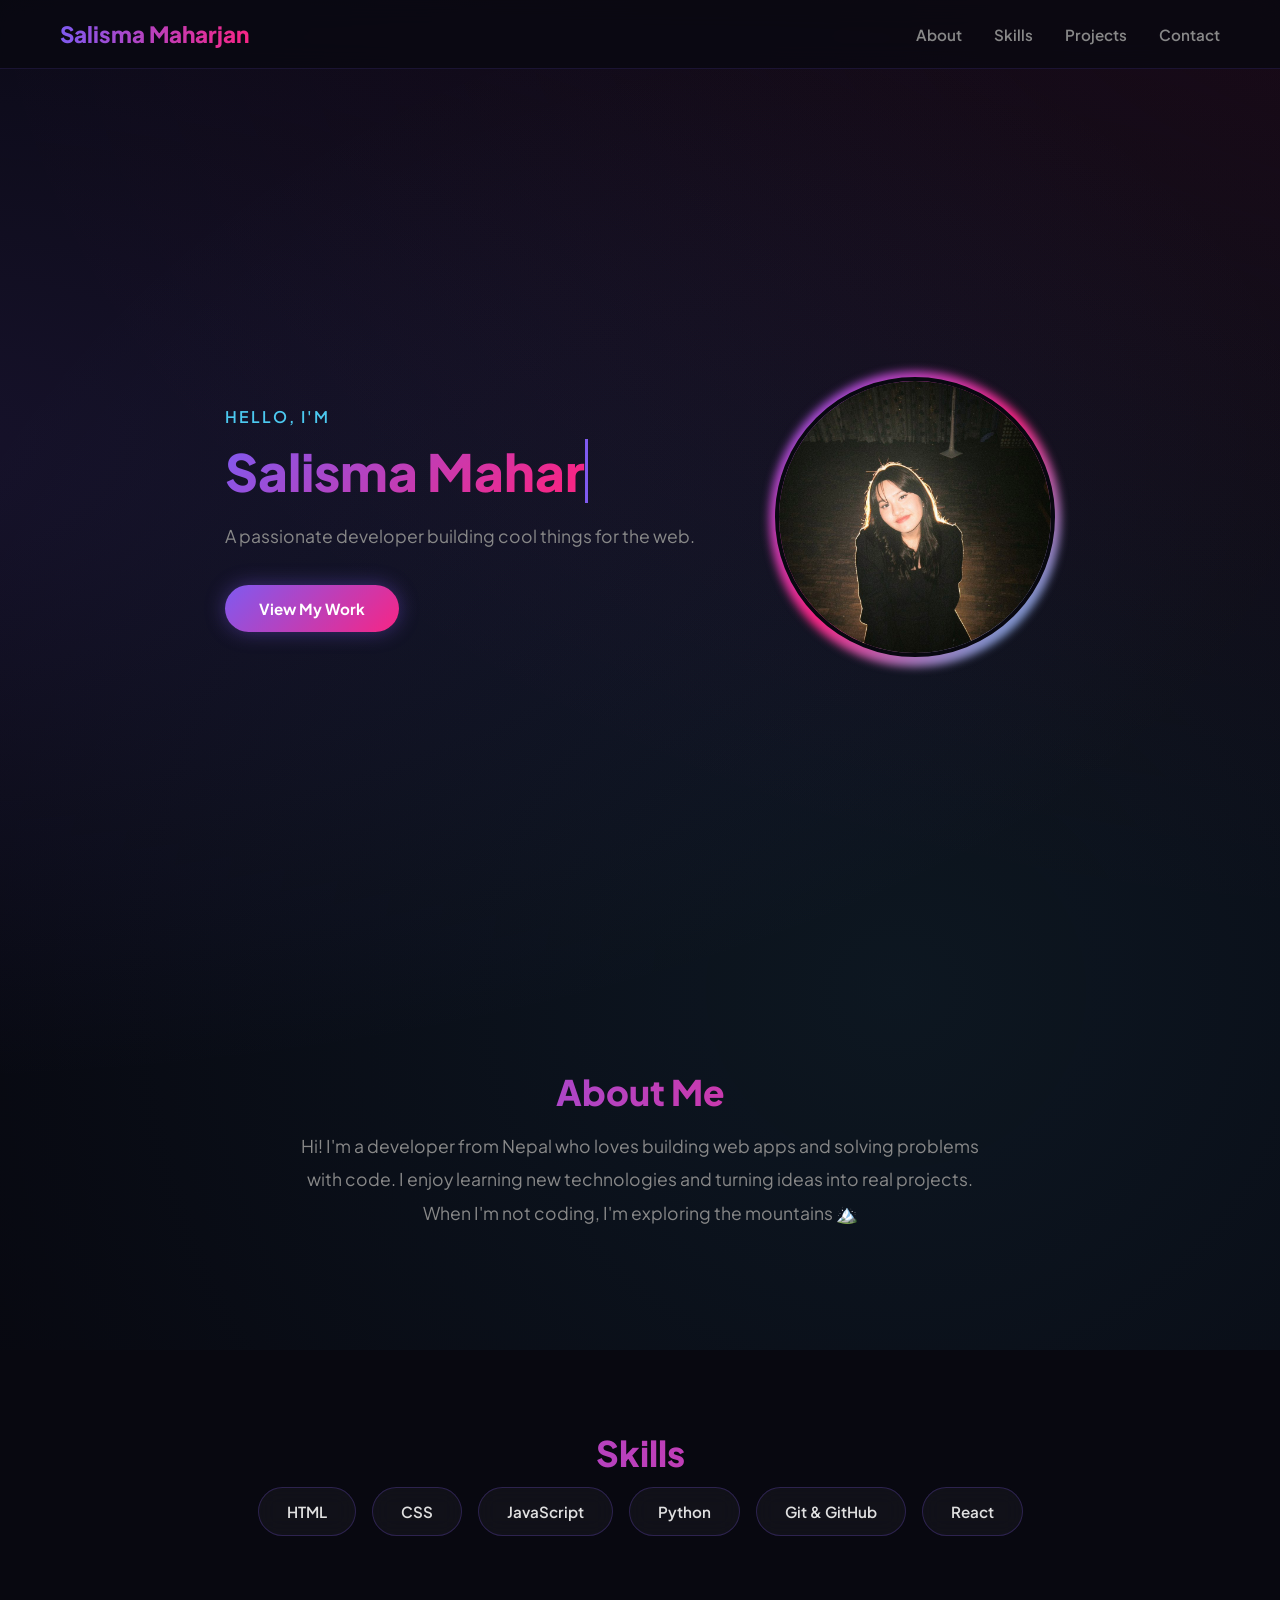
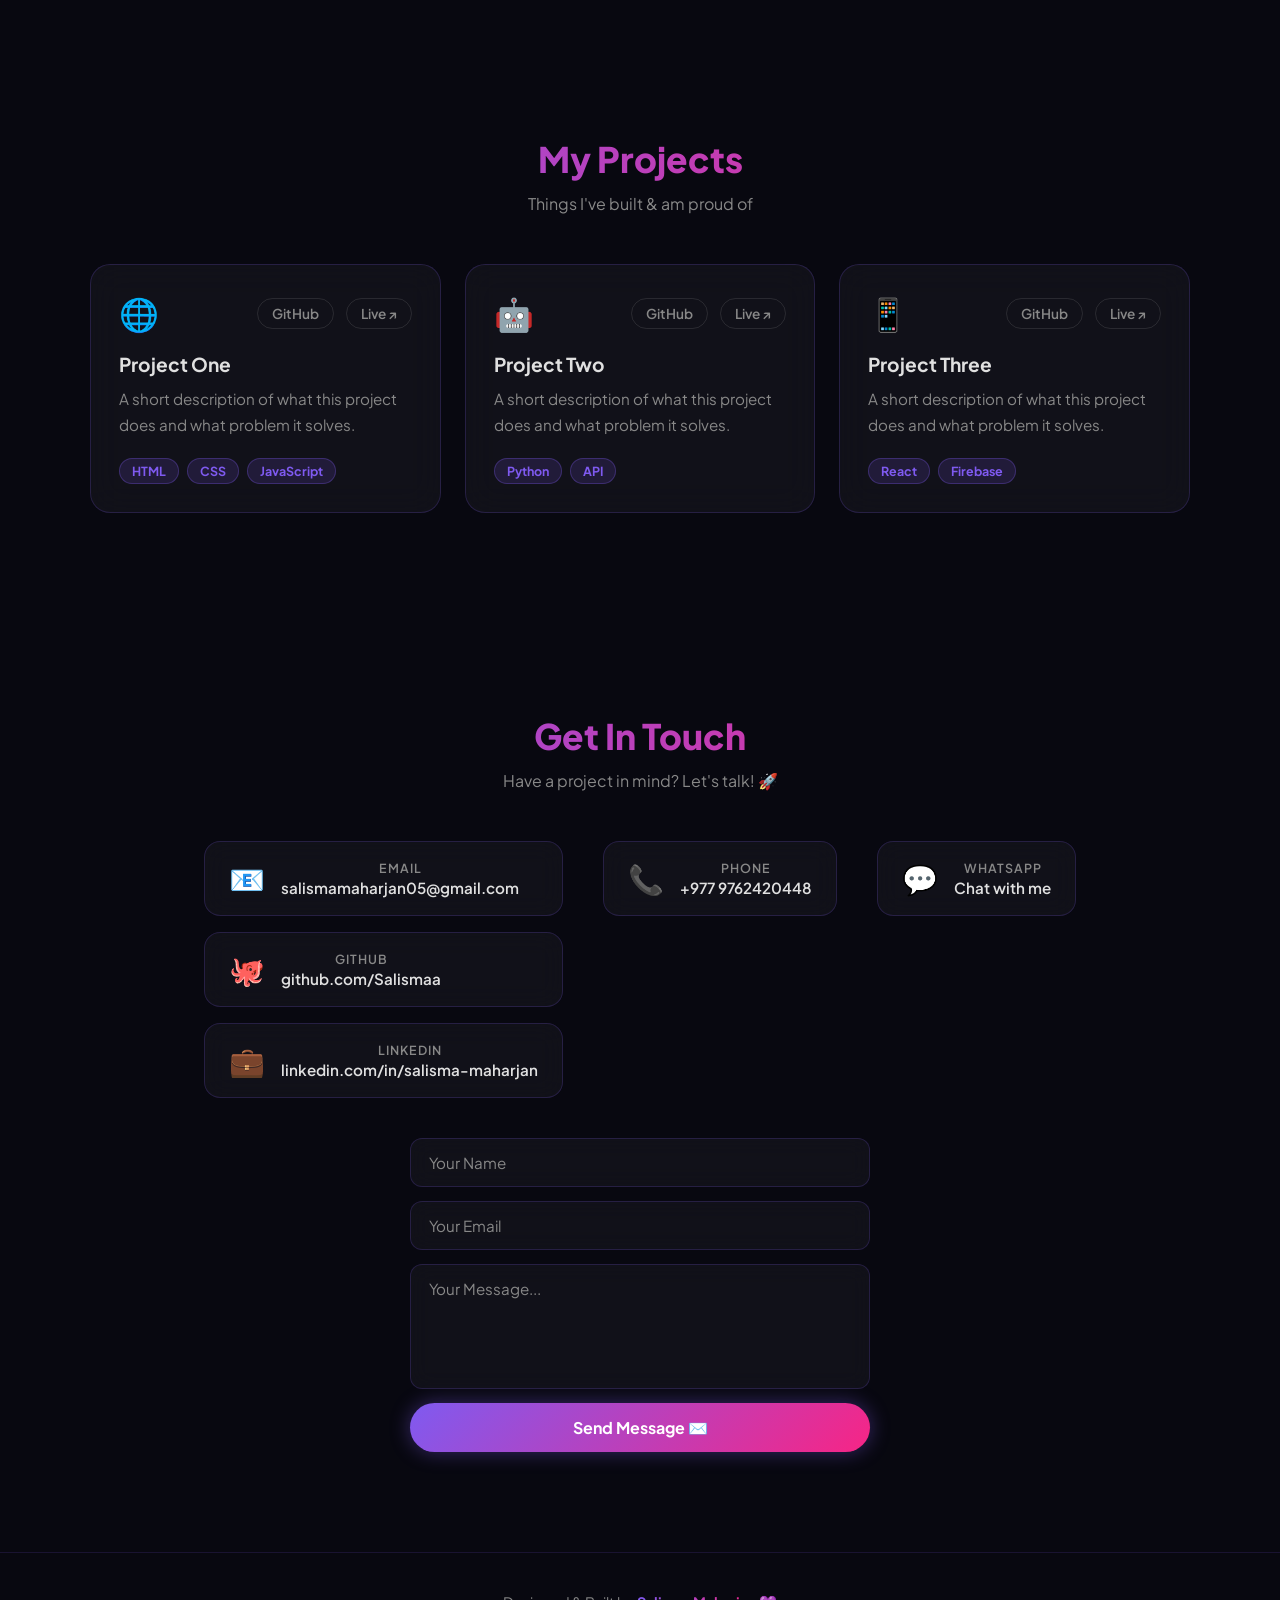
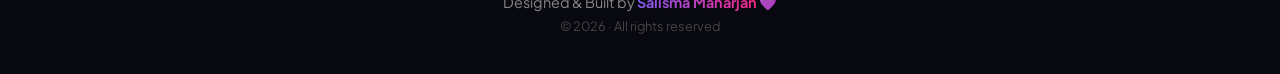
==== index.html @ 98e56fb3 "Initial portfolio commit" ====
<!DOCTYPE html>
<html lang="en">
  <head>
    <meta charset="UTF-8" />
    <meta name="viewport" content="width=device-width, initial-scale=1.0"/>
    <title>My Portfolio</title>
    <link rel="stylesheet" href="style.css" />
  </head>
  <body>

    <!-- NAVBAR -->
   <!-- NAVBAR -->
<nav>
  <div class="logo">Salisma Maharjan</div>
  <ul>
    <li><a href="#about">About</a></li>
    <li><a href="#skills">Skills</a></li>
    <li><a href="#projects">Projects</a></li>
    <li><a href="#contact">Contact</a></li>
  </ul>
</nav>

<!-- HERO -->
<section id="hero">
  <div class="hero-content">
    <div class="hero-text">
      <p class="greeting">Hello, I'm</p>
      <h1><span id="typed-name"></span></h1>
      <p class="tagline">A passionate developer building cool things for the web.</p>
      <a href="#projects" class="btn">View My Work</a>
    </div>
    <div class="hero-image">
      <img src="image.jpg" alt="Your Photo" class="profile-pic"/>
    </div>
  </div>
</section>

<!-- ABOUT -->
<section id="about" class="fade-section">
  <h2 class="section-title">About Me</h2>
  <p class="about-text">
    Hi! I'm a developer from Nepal who loves building web apps and solving problems with code.
    I enjoy learning new technologies and turning ideas into real projects.
    When I'm not coding, I'm exploring the mountains 🏔️
  </p>
</section>

<!-- SKILLS -->
<section id="skills" class="fade-section">
  <h2 class="section-title">Skills</h2>
  <div class="skills-grid">
    <div class="skill-card">HTML</div>
    <div class="skill-card">CSS</div>
    <div class="skill-card">JavaScript</div>
    <div class="skill-card">Python</div>
    <div class="skill-card">Git & GitHub</div>
    <div class="skill-card">React</div>
  </div>
</section>
<!-- PROJECTS -->
<section id="projects" class="fade-section">
  <h2 class="section-title">My Projects</h2>
  <p class="section-subtitle">Things I've built & am proud of</p>
  <div class="projects-grid">

    <div class="project-card">
      <div class="project-header">
        <span class="project-icon">🌐</span>
        <div class="project-links">
          <a href="#" target="_blank">GitHub</a>
          <a href="#" target="_blank">Live ↗</a>
        </div>
      </div>
      <h3>Project One</h3>
      <p>A short description of what this project does and what problem it solves.</p>
      <div class="project-tags">
        <span>HTML</span>
        <span>CSS</span>
        <span>JavaScript</span>
      </div>
    </div>

    <div class="project-card">
      <div class="project-header">
        <span class="project-icon">🤖</span>
        <div class="project-links">
          <a href="#" target="_blank">GitHub</a>
          <a href="#" target="_blank">Live ↗</a>
        </div>
      </div>
      <h3>Project Two</h3>
      <p>A short description of what this project does and what problem it solves.</p>
      <div class="project-tags">
        <span>Python</span>
        <span>API</span>
      </div>
    </div>

    <div class="project-card">
      <div class="project-header">
        <span class="project-icon">📱</span>
        <div class="project-links">
          <a href="#" target="_blank">GitHub</a>
          <a href="#" target="_blank">Live ↗</a>
        </div>
      </div>
      <h3>Project Three</h3>
      <p>A short description of what this project does and what problem it solves.</p>
      <div class="project-tags">
        <span>React</span>
        <span>Firebase</span>
      </div>
    </div>

  </div>
</section>
<!-- CONTACT -->
<section id="contact" class="fade-section">
  <h2 class="section-title">Get In Touch</h2>
  <p class="section-subtitle">Have a project in mind? Let's talk! 🚀</p>

  <div class="contact-wrapper">

    <div class="contact-links">
      <a href="mailto:salismamaharjan05@gmail.com" class="contact-card">
        <span class="contact-icon">📧</span>
        <div>
          <p class="contact-label">Email</p>
          <p class="contact-value">salismamaharjan05@gmail.com</p>
        </div>
      </a>
      <a href="https://github.com/Salismaa" target="_blank" class="contact-card">
        <span class="contact-icon">🐙</span>
        <div>
          <p class="contact-label">GitHub</p>
          <p class="contact-value">github.com/Salismaa</p>
        </div>
      </a>
      <a href="https://www.linkedin.com/in/salisma-maharjan-9ba376344/" target="_blank" class="contact-card">
        <span class="contact-icon">💼</span>
        <div>
          <p class="contact-label">LinkedIn</p>
          <p class="contact-value">linkedin.com/in/salisma-maharjan</p>
        </div>
      </a>
    </div>
    <a href="tel:+977 9762420448" class="contact-card">
  <span class="contact-icon">📞</span>
  <div>
    <p class="contact-label">Phone</p>
    <p class="contact-value">+977 9762420448</p>
  </div>
</a>

<a href="https://wa.me/9779762420448" target="_blank" class="contact-card">
  <span class="contact-icon">💬</span>
  <div>
    <p class="contact-label">WhatsApp</p>
    <p class="contact-value">Chat with me</p>
  </div>
</a>

    <form class="contact-form" onsubmit="handleSubmit(event)">
      <input type="text" placeholder="Your Name" required />
      <input type="email" placeholder="Your Email" required />
      <textarea rows="5" placeholder="Your Message..." required></textarea>
      <button type="submit" class="btn">Send Message ✉️</button>
    </form>

  </div>
</section>

<!-- FOOTER -->
<footer>
  <p>Designed & Built by <span>Salisma Maharjan</span> 💜</p>
  <p class="footer-sub">© 2026 · All rights reserved</p>
</footer>

<script src="script.js"></script>
---- style.css ----
/* === IMPORTS === */
@import url('https://fonts.googleapis.com/css2?family=Plus+Jakarta+Sans:wght@400;600;700;800&display=swap');

/* === VARIABLES === */
:root {
  --purple: #7f5af0;
  --pink: #f72585;
  --blue: #4cc9f0;
  --bg: #080810;
  --card-bg: rgba(255, 255, 255, 0.04);
  --text: #e0e0e0;
  --muted: #888;
}

/* === RESET === */
* {
  margin: 0;
  padding: 0;
  box-sizing: border-box;
}

html {
  scroll-behavior: smooth;
}

body {
  font-family: 'Plus Jakarta Sans', sans-serif;
  background-color: var(--bg);
  color: var(--text);
  overflow-x: hidden;
}

/* === ANIMATED GRADIENT BACKGROUND === */
body::before {
  content: '';
  position: fixed;
  top: -50%;
  left: -50%;
  width: 200%;
  height: 200%;
  background: radial-gradient(ellipse at 20% 50%, rgba(127, 90, 240, 0.12) 0%, transparent 50%),
              radial-gradient(ellipse at 80% 20%, rgba(247, 37, 133, 0.08) 0%, transparent 50%),
              radial-gradient(ellipse at 60% 80%, rgba(76, 201, 240, 0.08) 0%, transparent 50%);
  animation: bgShift 12s ease-in-out infinite alternate;
  z-index: -1;
}

@keyframes bgShift {
  0%   { transform: translate(0, 0); }
  100% { transform: translate(3%, 5%); }
}

/* === NAVBAR === */
nav {
  display: flex;
  justify-content: space-between;
  align-items: center;
  padding: 20px 60px;
  position: sticky;
  top: 0;
  z-index: 100;
  background: rgba(8, 8, 16, 0.75);
  backdrop-filter: blur(14px);
  border-bottom: 1px solid rgba(127, 90, 240, 0.15);
}

.logo {
  font-size: 1.4rem;
  font-weight: 800;
  background: linear-gradient(90deg, var(--purple), var(--pink));
  background-clip: text;
  -webkit-background-clip: text;
  -webkit-text-fill-color: transparent;
}

nav ul {
  list-style: none;
  display: flex;
  gap: 32px;
}

nav ul a {
  text-decoration: none;
  color: var(--muted);
  font-size: 0.95rem;
  font-weight: 600;
  transition: color 0.3s;
  position: relative;
}

nav ul a::after {
  content: '';
  position: absolute;
  bottom: -4px;
  left: 0;
  width: 0;
  height: 2px;
  background: linear-gradient(90deg, var(--purple), var(--pink));
  transition: width 0.3s;
}

nav ul a:hover {
  color: var(--text);
}

nav ul a:hover::after {
  width: 100%;
}

/* === HERO === */
#hero {
  min-height: 100vh;
  display: flex;
  align-items: center;
  justify-content: center;
  padding: 60px;
}

.hero-content {
  display: flex;
  align-items: center;
  justify-content: center;
  gap: 80px;
  flex-wrap: wrap;
}

.hero-text {
  text-align: left;
  max-width: 520px;
}

.greeting {
  font-size: 1rem;
  color: var(--blue);
  font-weight: 600;
  letter-spacing: 2px;
  text-transform: uppercase;
  margin-bottom: 12px;
}

#typed-name {
  font-size: 3.2rem;
  font-weight: 800;
  background: linear-gradient(135deg, var(--purple), var(--pink), var(--blue));
  background-size: 200%;
  -webkit-background-clip: text;
  -webkit-text-fill-color: transparent;
  animation: gradientShift 4s ease infinite;
  border-right: 3px solid var(--purple);
  white-space: nowrap;
  overflow: hidden;
}

@keyframes gradientShift {
  0%   { background-position: 0%; }
  50%  { background-position: 100%; }
  100% { background-position: 0%; }
}

.tagline {
  font-size: 1.1rem;
  color: var(--muted);
  margin: 18px 0 32px;
  line-height: 1.8;
}

.btn {
  display: inline-block;
  padding: 14px 34px;
  border-radius: 50px;
  font-weight: 700;
  font-size: 0.95rem;
  text-decoration: none;
  background: linear-gradient(135deg, var(--purple), var(--pink));
  color: white;
  box-shadow: 0 0 20px rgba(127, 90, 240, 0.4);
  transition: transform 0.3s, box-shadow 0.3s;
}

.btn:hover {
  transform: translateY(-3px);
  box-shadow: 0 0 35px rgba(247, 37, 133, 0.5);
}

/* === PROFILE PIC === */
.hero-image {
  position: relative;
}

.hero-image::before {
  content: '';
  position: absolute;
  inset: -6px;
  border-radius: 50%;
  background: linear-gradient(135deg, var(--purple), var(--pink), var(--blue));
  animation: spinGlow 4s linear infinite;
  z-index: -1;
  filter: blur(4px);
}

@keyframes spinGlow {
  0%   { transform: rotate(0deg); opacity: 0.7; }
  50%  { opacity: 1; }
  100% { transform: rotate(360deg); opacity: 0.7; }
}

.profile-pic {
  width: 280px;
  height: 280px;
  border-radius: 50%;
  object-fit: cover;
  border: 4px solid var(--bg);
  animation: float 5s ease-in-out infinite;
}

@keyframes float {
  0%, 100% { transform: translateY(0); }
  50%       { transform: translateY(-16px); }
}

/* === SECTION SHARED === */
.fade-section {
  opacity: 0;
  transform: translateY(40px);
  transition: opacity 0.7s ease, transform 0.7s ease;
}

.fade-section.visible {
  opacity: 1;
  transform: translateY(0);
}

.section-title {
  font-size: 2.2rem;
  font-weight: 800;
  text-align: center;
  background: linear-gradient(90deg, var(--purple), var(--pink));
  -webkit-background-clip: text;
  -webkit-text-fill-color: transparent;
  margin-bottom: 12px;
}

.section-subtitle {
  text-align: center;
  color: var(--muted);
  margin-bottom: 50px;
  font-size: 1rem;
}

/* === ABOUT === */
#about {
  padding: 100px 60px;
  max-width: 820px;
  margin: 0 auto;
  text-align: center;
}

.about-text {
  font-size: 1.1rem;
  color: var(--muted);
  line-height: 1.9;
  margin-top: 16px;
}

/* === SKILLS === */
#skills {
  padding: 100px 60px;
  text-align: center;
}

.skills-grid {
  display: flex;
  flex-wrap: wrap;
  justify-content: center;
  gap: 16px;
  margin-top: 10px;
}

.skill-card {
  background: var(--card-bg);
  border: 1px solid rgba(127, 90, 240, 0.25);
  backdrop-filter: blur(10px);
  color: var(--text);
  padding: 14px 28px;
  border-radius: 50px;
  font-size: 0.95rem;
  font-weight: 600;
  cursor: default;
  transition: transform 0.3s, box-shadow 0.3s, border-color 0.3s;
}

.skill-card:hover {
  transform: translateY(-6px) scale(1.05);
  border-color: var(--pink);
  box-shadow: 0 8px 24px rgba(247, 37, 133, 0.25);
}
/* === PROJECTS === */
#projects {
  padding: 100px 60px;
  text-align: center;
}

.projects-grid {
  display: grid;
  grid-template-columns: repeat(auto-fit, minmax(300px, 1fr));
  gap: 24px;
  margin-top: 10px;
  max-width: 1100px;
  margin-left: auto;
  margin-right: auto;
}

.project-card {
  background: rgba(255, 255, 255, 0.04);
  border: 1px solid rgba(127, 90, 240, 0.2);
  backdrop-filter: blur(16px);
  border-radius: 20px;
  padding: 28px;
  text-align: left;
  transition: transform 0.3s, box-shadow 0.3s, border-color 0.3s;
  cursor: default;
}

.project-card:hover {
  transform: translateY(-8px);
  border-color: var(--pink);
  box-shadow: 0 12px 40px rgba(247, 37, 133, 0.2);
}

.project-header {
  display: flex;
  justify-content: space-between;
  align-items: center;
  margin-bottom: 18px;
}

.project-icon {
  font-size: 2rem;
}

.project-links {
  display: flex;
  gap: 12px;
}

.project-links a {
  text-decoration: none;
  font-size: 0.85rem;
  font-weight: 600;
  color: var(--muted);
  border: 1px solid rgba(255,255,255,0.1);
  padding: 6px 14px;
  border-radius: 50px;
  transition: all 0.3s;
}

.project-links a:hover {
  color: white;
  border-color: var(--purple);
  background: rgba(127, 90, 240, 0.2);
}

.project-card h3 {
  font-size: 1.2rem;
  font-weight: 700;
  color: var(--text);
  margin-bottom: 10px;
}

.project-card p {
  font-size: 0.95rem;
  color: var(--muted);
  line-height: 1.7;
  margin-bottom: 20px;
}

.project-tags {
  display: flex;
  flex-wrap: wrap;
  gap: 8px;
}

.project-tags span {
  font-size: 0.78rem;
  font-weight: 700;
  padding: 4px 12px;
  border-radius: 50px;
  background: rgba(127, 90, 240, 0.15);
  color: var(--purple);
  border: 1px solid rgba(127, 90, 240, 0.3);
}
/* === CONTACT === */
#contact {
  padding: 100px 60px;
  text-align: center;
}

.contact-wrapper {
  display: flex;
  gap: 40px;
  justify-content: center;
  align-items: flex-start;
  flex-wrap: wrap;
  margin-top: 10px;
  max-width: 1000px;
  margin-left: auto;
  margin-right: auto;
}

.contact-links {
  display: flex;
  flex-direction: column;
  gap: 16px;
  min-width: 280px;
}

.contact-card {
  display: flex;
  align-items: center;
  gap: 16px;
  background: rgba(255,255,255,0.04);
  border: 1px solid rgba(127, 90, 240, 0.2);
  backdrop-filter: blur(12px);
  border-radius: 16px;
  padding: 18px 24px;
  text-decoration: none;
  transition: transform 0.3s, border-color 0.3s, box-shadow 0.3s;
}

.contact-card:hover {
  transform: translateX(6px);
  border-color: var(--purple);
  box-shadow: 0 8px 24px rgba(127, 90, 240, 0.2);
}

.contact-icon {
  font-size: 1.8rem;
}

.contact-label {
  font-size: 0.78rem;
  color: var(--muted);
  font-weight: 600;
  text-transform: uppercase;
  letter-spacing: 1px;
}

.contact-value {
  font-size: 0.95rem;
  color: var(--text);
  font-weight: 600;
  margin-top: 2px;
}

/* === CONTACT FORM === */
.contact-form {
  display: flex;
  flex-direction: column;
  gap: 14px;
  flex: 1;
  min-width: 300px;
  max-width: 460px;
}

.contact-form input,
.contact-form textarea {
  background: rgba(255,255,255,0.04);
  border: 1px solid rgba(127, 90, 240, 0.2);
  backdrop-filter: blur(10px);
  border-radius: 12px;
  padding: 14px 18px;
  color: var(--text);
  font-family: 'Plus Jakarta Sans', sans-serif;
  font-size: 0.95rem;
  outline: none;
  transition: border-color 0.3s, box-shadow 0.3s;
  resize: none;
}

.contact-form input:focus,
.contact-form textarea:focus {
  border-color: var(--purple);
  box-shadow: 0 0 16px rgba(127, 90, 240, 0.2);
}

.contact-form input::placeholder,
.contact-form textarea::placeholder {
  color: var(--muted);
}

.contact-form .btn {
  width: 100%;
  text-align: center;
  border: none;
  cursor: pointer;
  font-family: 'Plus Jakarta Sans', sans-serif;
  font-size: 1rem;
}

/* === FOOTER === */
footer {
  text-align: center;
  padding: 40px 20px;
  border-top: 1px solid rgba(127, 90, 240, 0.15);
  color: var(--muted);
  font-size: 0.9rem;
}

footer span {
  background: linear-gradient(90deg, var(--purple), var(--pink));
  -webkit-background-clip: text;
  -webkit-text-fill-color: transparent;
  font-weight: 700;
}

.footer-sub {
  margin-top: 6px;
  font-size: 0.8rem;
  color: #444;
}
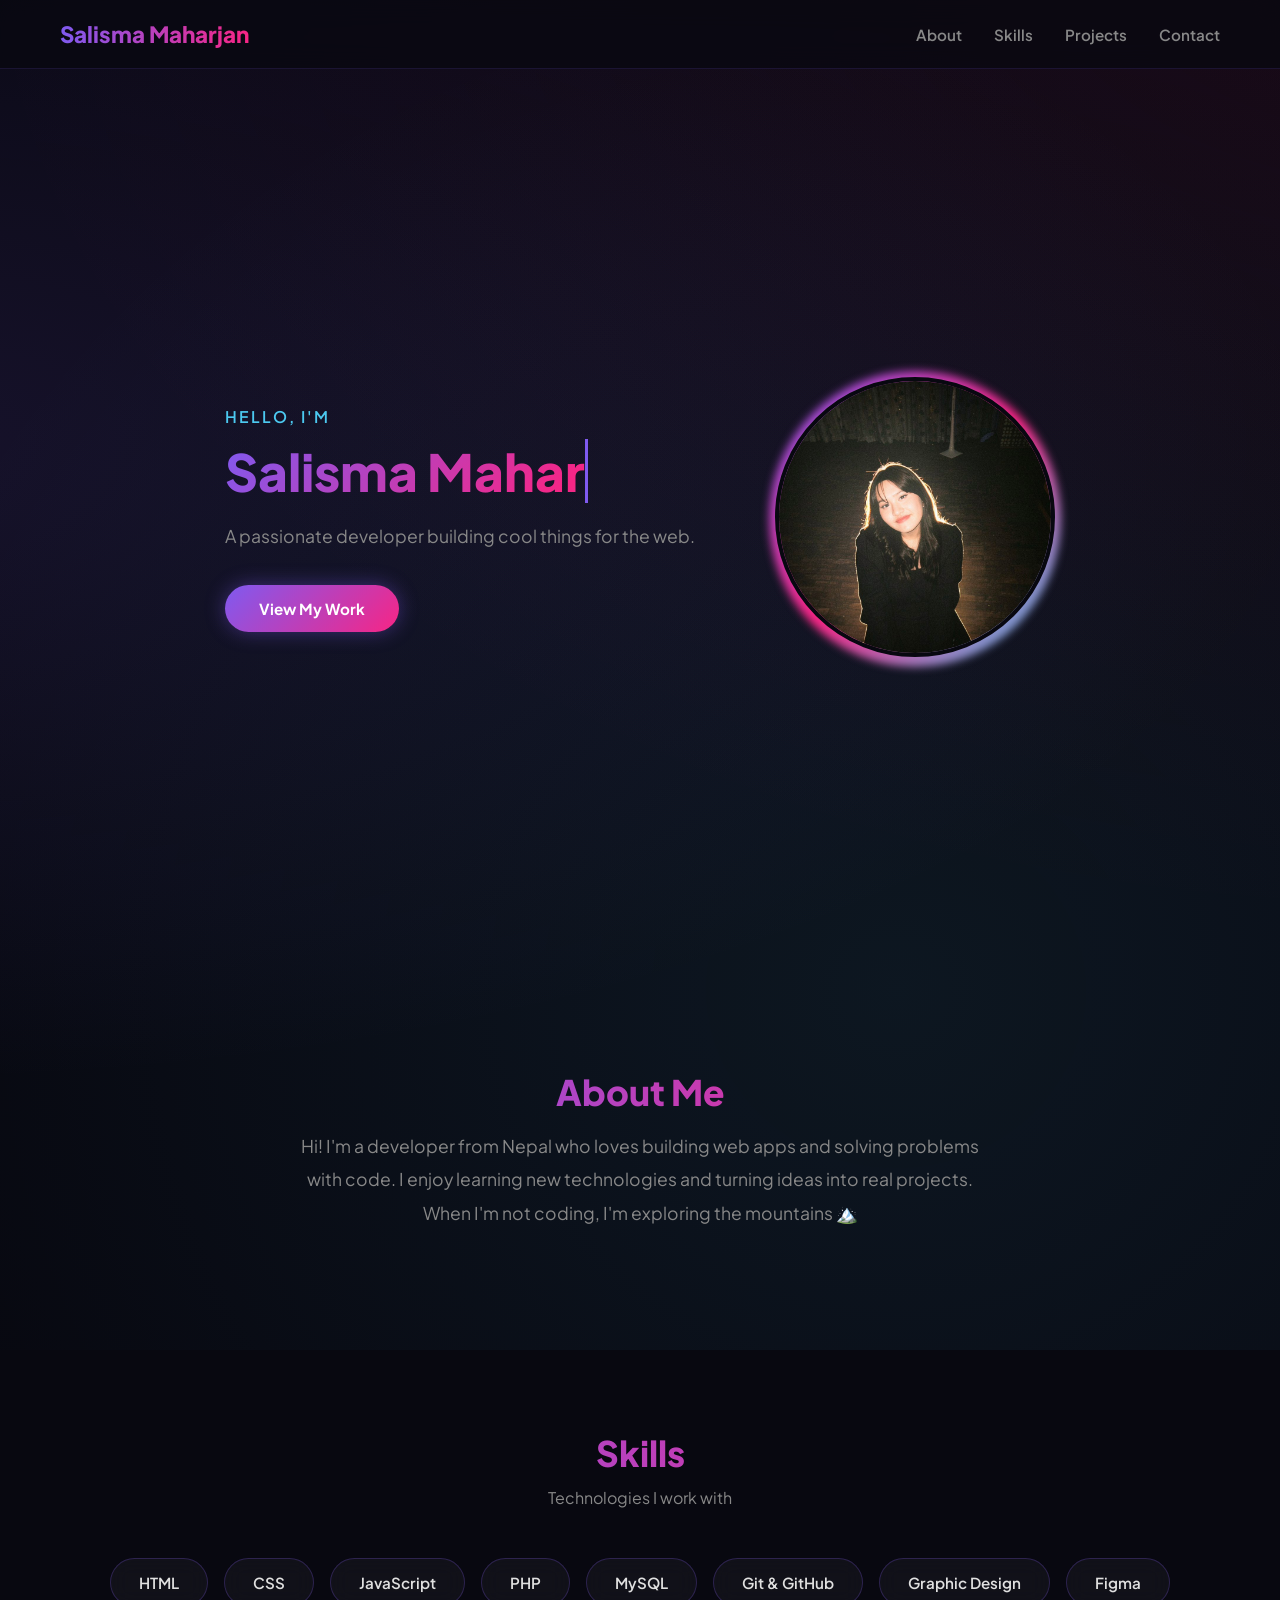
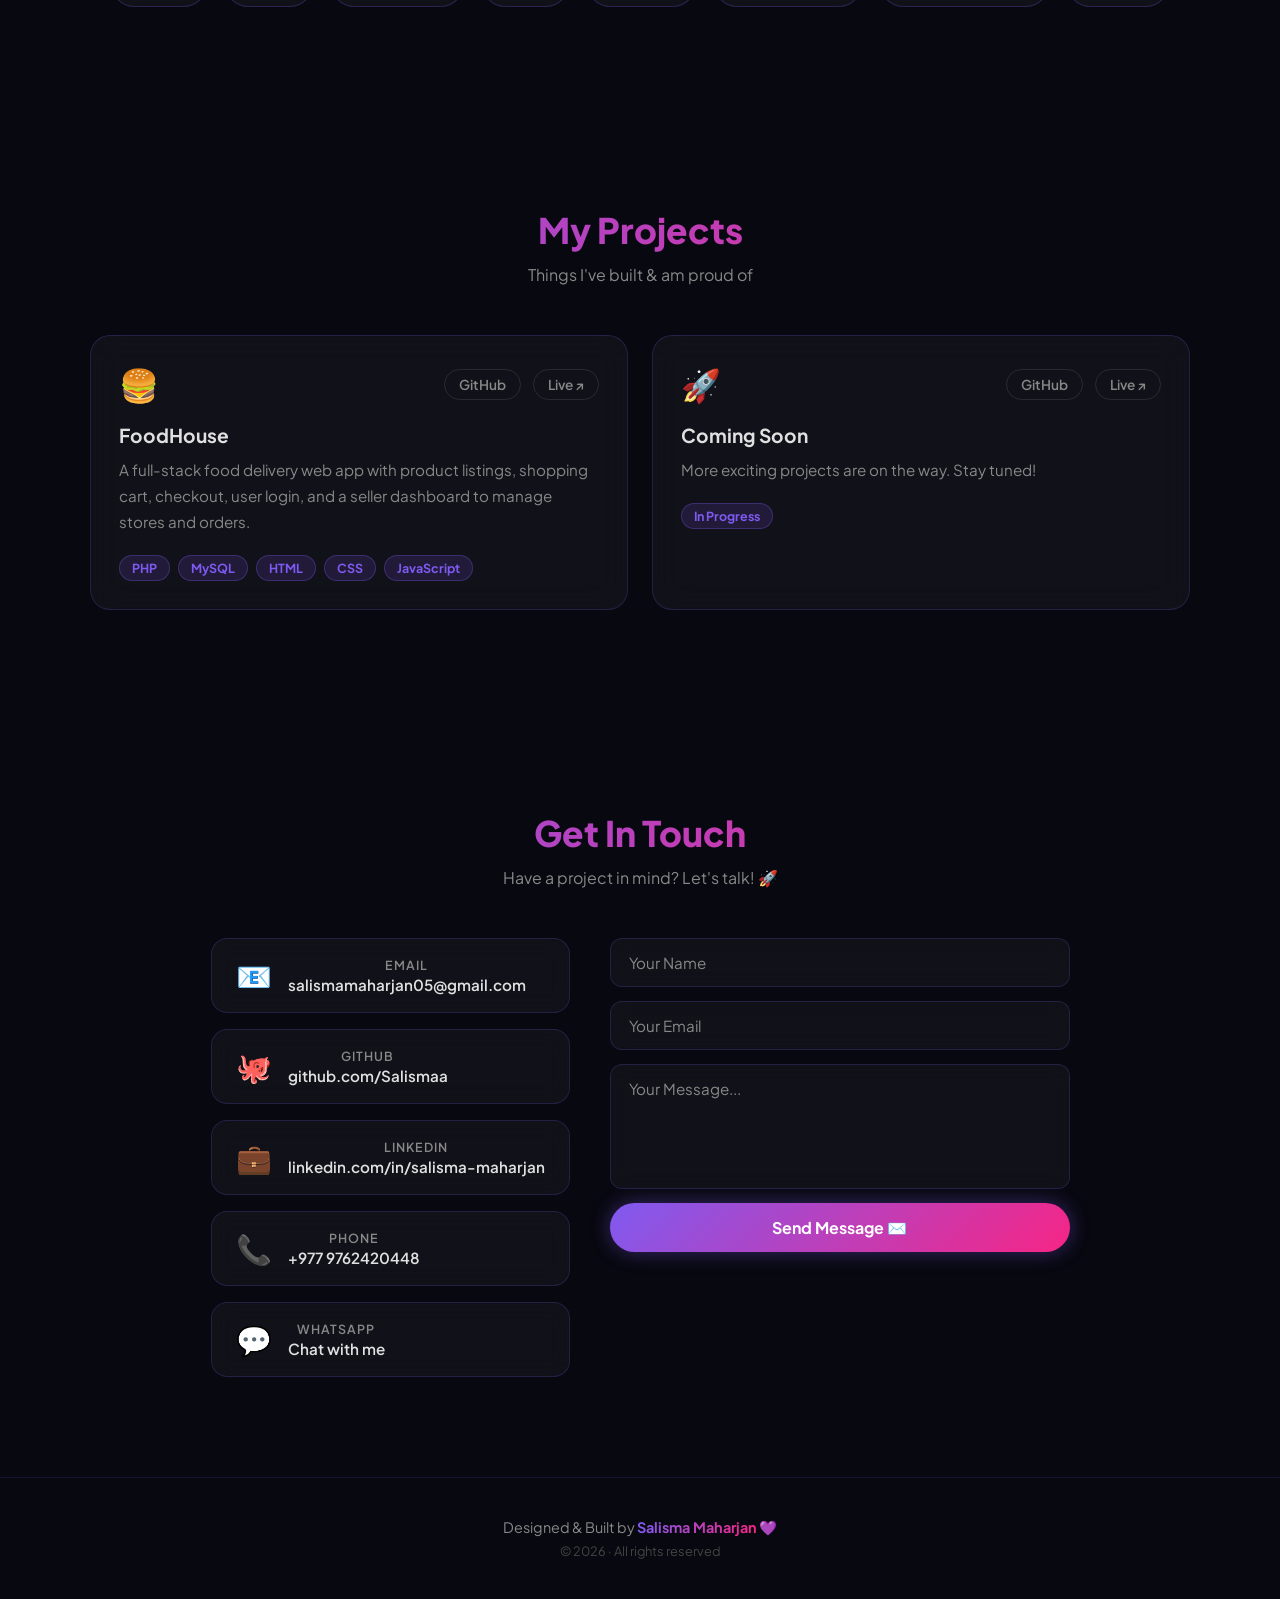
==== commit 19ad2131: "Update index.html" ====
--- a/index.html
+++ b/index.html
@@ -9,171 +9,161 @@
   <body>
 
     <!-- NAVBAR -->
-   <!-- NAVBAR -->
-<nav>
-  <div class="logo">Salisma Maharjan</div>
-  <ul>
-    <li><a href="#about">About</a></li>
-    <li><a href="#skills">Skills</a></li>
-    <li><a href="#projects">Projects</a></li>
-    <li><a href="#contact">Contact</a></li>
-  </ul>
-</nav>
+    <nav>
+      <div class="logo">Salisma Maharjan</div>
+      <ul>
+        <li><a href="#about">About</a></li>
+        <li><a href="#skills">Skills</a></li>
+        <li><a href="#projects">Projects</a></li>
+        <li><a href="#contact">Contact</a></li>
+      </ul>
+    </nav>
 
-<!-- HERO -->
-<section id="hero">
-  <div class="hero-content">
-    <div class="hero-text">
-      <p class="greeting">Hello, I'm</p>
-      <h1><span id="typed-name"></span></h1>
-      <p class="tagline">A passionate developer building cool things for the web.</p>
-      <a href="#projects" class="btn">View My Work</a>
-    </div>
-    <div class="hero-image">
-      <img src="image.jpg" alt="Your Photo" class="profile-pic"/>
-    </div>
-  </div>
-</section>
-
-<!-- ABOUT -->
-<section id="about" class="fade-section">
-  <h2 class="section-title">About Me</h2>
-  <p class="about-text">
-    Hi! I'm a developer from Nepal who loves building web apps and solving problems with code.
-    I enjoy learning new technologies and turning ideas into real projects.
-    When I'm not coding, I'm exploring the mountains 🏔️
-  </p>
-</section>
-
-<!-- SKILLS -->
-<section id="skills" class="fade-section">
-  <h2 class="section-title">Skills</h2>
-  <div class="skills-grid">
-    <div class="skill-card">HTML</div>
-    <div class="skill-card">CSS</div>
-    <div class="skill-card">JavaScript</div>
-    <div class="skill-card">Python</div>
-    <div class="skill-card">Git & GitHub</div>
-    <div class="skill-card">React</div>
-  </div>
-</section>
-<!-- PROJECTS -->
-<section id="projects" class="fade-section">
-  <h2 class="section-title">My Projects</h2>
-  <p class="section-subtitle">Things I've built & am proud of</p>
-  <div class="projects-grid">
-
-    <div class="project-card">
-      <div class="project-header">
-        <span class="project-icon">🌐</span>
-        <div class="project-links">
-          <a href="#" target="_blank">GitHub</a>
-          <a href="#" target="_blank">Live ↗</a>
+    <!-- HERO -->
+    <section id="hero">
+      <div class="hero-content">
+        <div class="hero-text">
+          <p class="greeting">Hello, I'm</p>
+          <h1><span id="typed-name"></span></h1>
+          <p class="tagline">A passionate developer building cool things for the web.</p>
+          <a href="#projects" class="btn">View My Work</a>
+        </div>
+        <div class="hero-image">
+          <img src="image.jpg" alt="Your Photo" class="profile-pic"/>
         </div>
       </div>
-      <h3>Project One</h3>
-      <p>A short description of what this project does and what problem it solves.</p>
-      <div class="project-tags">
-        <span>HTML</span>
-        <span>CSS</span>
-        <span>JavaScript</span>
+    </section>
+
+    <!-- ABOUT -->
+    <section id="about" class="fade-section">
+      <h2 class="section-title">About Me</h2>
+      <p class="about-text">
+        Hi! I'm a developer from Nepal who loves building web apps and solving problems with code.
+        I enjoy learning new technologies and turning ideas into real projects.
+        When I'm not coding, I'm exploring the mountains 🏔️
+      </p>
+    </section>
+
+    <!-- SKILLS -->
+    <section id="skills" class="fade-section">
+      <h2 class="section-title">Skills</h2>
+      <p class="section-subtitle">Technologies I work with</p>
+      <div class="skills-grid">
+        <div class="skill-card">HTML</div>
+        <div class="skill-card">CSS</div>
+        <div class="skill-card">JavaScript</div>
+        <div class="skill-card">PHP</div>
+        <div class="skill-card">MySQL</div>
+        <div class="skill-card">Git & GitHub</div>
+        <div class="skill-card">Graphic Design</div>
+        <div class="skill-card">Figma</div>
       </div>
-    </div>
+    </section>
 
-    <div class="project-card">
-      <div class="project-header">
-        <span class="project-icon">🤖</span>
-        <div class="project-links">
-          <a href="#" target="_blank">GitHub</a>
-          <a href="#" target="_blank">Live ↗</a>
+    <!-- PROJECTS -->
+    <section id="projects" class="fade-section">
+      <h2 class="section-title">My Projects</h2>
+      <p class="section-subtitle">Things I've built & am proud of</p>
+      <div class="projects-grid">
+
+        <div class="project-card">
+          <div class="project-header">
+            <span class="project-icon">🍔</span>
+            <div class="project-links">
+              <a href="https://github.com/Salismaa/foodhouse" target="_blank">GitHub</a>
+              <a href="#" target="_blank">Live ↗</a>
+            </div>
+          </div>
+          <h3>FoodHouse</h3>
+          <p>A full-stack food delivery web app with product listings, shopping cart, checkout, user login, and a seller dashboard to manage stores and orders.</p>
+          <div class="project-tags">
+            <span>PHP</span>
+            <span>MySQL</span>
+            <span>HTML</span>
+            <span>CSS</span>
+            <span>JavaScript</span>
+          </div>
         </div>
+
+        <div class="project-card">
+          <div class="project-header">
+            <span class="project-icon">🚀</span>
+            <div class="project-links">
+              <a href="#" target="_blank">GitHub</a>
+              <a href="#" target="_blank">Live ↗</a>
+            </div>
+          </div>
+          <h3>Coming Soon</h3>
+          <p>More exciting projects are on the way. Stay tuned!</p>
+          <div class="project-tags">
+            <span>In Progress</span>
+          </div>
+        </div>
+
       </div>
-      <h3>Project Two</h3>
-      <p>A short description of what this project does and what problem it solves.</p>
-      <div class="project-tags">
-        <span>Python</span>
-        <span>API</span>
+    </section>
+
+    <!-- CONTACT -->
+    <section id="contact" class="fade-section">
+      <h2 class="section-title">Get In Touch</h2>
+      <p class="section-subtitle">Have a project in mind? Let's talk! 🚀</p>
+
+      <div class="contact-wrapper">
+
+        <div class="contact-links">
+          <a href="mailto:salismamaharjan05@gmail.com" class="contact-card">
+            <span class="contact-icon">📧</span>
+            <div>
+              <p class="contact-label">Email</p>
+              <p class="contact-value">salismamaharjan05@gmail.com</p>
+            </div>
+          </a>
+          <a href="https://github.com/Salismaa" target="_blank" class="contact-card">
+            <span class="contact-icon">🐙</span>
+            <div>
+              <p class="contact-label">GitHub</p>
+              <p class="contact-value">github.com/Salismaa</p>
+            </div>
+          </a>
+          <a href="https://www.linkedin.com/in/salisma-maharjan-9ba376344/" target="_blank" class="contact-card">
+            <span class="contact-icon">💼</span>
+            <div>
+              <p class="contact-label">LinkedIn</p>
+              <p class="contact-value">linkedin.com/in/salisma-maharjan</p>
+            </div>
+          </a>
+          <a href="tel:+9779762420448" class="contact-card">
+            <span class="contact-icon">📞</span>
+            <div>
+              <p class="contact-label">Phone</p>
+              <p class="contact-value">+977 9762420448</p>
+            </div>
+          </a>
+          <a href="https://wa.me/9779762420448" target="_blank" class="contact-card">
+            <span class="contact-icon">💬</span>
+            <div>
+              <p class="contact-label">WhatsApp</p>
+              <p class="contact-value">Chat with me</p>
+            </div>
+          </a>
+        </div>
+
+        <form class="contact-form" onsubmit="handleSubmit(event)">
+          <input type="text" placeholder="Your Name" required />
+          <input type="email" placeholder="Your Email" required />
+          <textarea rows="5" placeholder="Your Message..." required></textarea>
+          <button type="submit" class="btn">Send Message ✉️</button>
+        </form>
+
       </div>
-    </div>
+    </section>
 
-    <div class="project-card">
-      <div class="project-header">
-        <span class="project-icon">📱</span>
-        <div class="project-links">
-          <a href="#" target="_blank">GitHub</a>
-          <a href="#" target="_blank">Live ↗</a>
-        </div>
-      </div>
-      <h3>Project Three</h3>
-      <p>A short description of what this project does and what problem it solves.</p>
-      <div class="project-tags">
-        <span>React</span>
-        <span>Firebase</span>
-      </div>
-    </div>
+    <!-- FOOTER -->
+    <footer>
+      <p>Designed & Built by <span>Salisma Maharjan</span> 💜</p>
+      <p class="footer-sub">© 2026 · All rights reserved</p>
+    </footer>
 
-  </div>
-</section>
-<!-- CONTACT -->
-<section id="contact" class="fade-section">
-  <h2 class="section-title">Get In Touch</h2>
-  <p class="section-subtitle">Have a project in mind? Let's talk! 🚀</p>
-
-  <div class="contact-wrapper">
-
-    <div class="contact-links">
-      <a href="mailto:salismamaharjan05@gmail.com" class="contact-card">
-        <span class="contact-icon">📧</span>
-        <div>
-          <p class="contact-label">Email</p>
-          <p class="contact-value">salismamaharjan05@gmail.com</p>
-        </div>
-      </a>
-      <a href="https://github.com/Salismaa" target="_blank" class="contact-card">
-        <span class="contact-icon">🐙</span>
-        <div>
-          <p class="contact-label">GitHub</p>
-          <p class="contact-value">github.com/Salismaa</p>
-        </div>
-      </a>
-      <a href="https://www.linkedin.com/in/salisma-maharjan-9ba376344/" target="_blank" class="contact-card">
-        <span class="contact-icon">💼</span>
-        <div>
-          <p class="contact-label">LinkedIn</p>
-          <p class="contact-value">linkedin.com/in/salisma-maharjan</p>
-        </div>
-      </a>
-    </div>
-    <a href="tel:+977 9762420448" class="contact-card">
-  <span class="contact-icon">📞</span>
-  <div>
-    <p class="contact-label">Phone</p>
-    <p class="contact-value">+977 9762420448</p>
-  </div>
-</a>
-
-<a href="https://wa.me/9779762420448" target="_blank" class="contact-card">
-  <span class="contact-icon">💬</span>
-  <div>
-    <p class="contact-label">WhatsApp</p>
-    <p class="contact-value">Chat with me</p>
-  </div>
-</a>
-
-    <form class="contact-form" onsubmit="handleSubmit(event)">
-      <input type="text" placeholder="Your Name" required />
-      <input type="email" placeholder="Your Email" required />
-      <textarea rows="5" placeholder="Your Message..." required></textarea>
-      <button type="submit" class="btn">Send Message ✉️</button>
-    </form>
-
-  </div>
-</section>
-
-<!-- FOOTER -->
-<footer>
-  <p>Designed & Built by <span>Salisma Maharjan</span> 💜</p>
-  <p class="footer-sub">© 2026 · All rights reserved</p>
-</footer>
-
-<script src="script.js"></script>+    <script src="script.js"></script>
+  </body>
+</html>
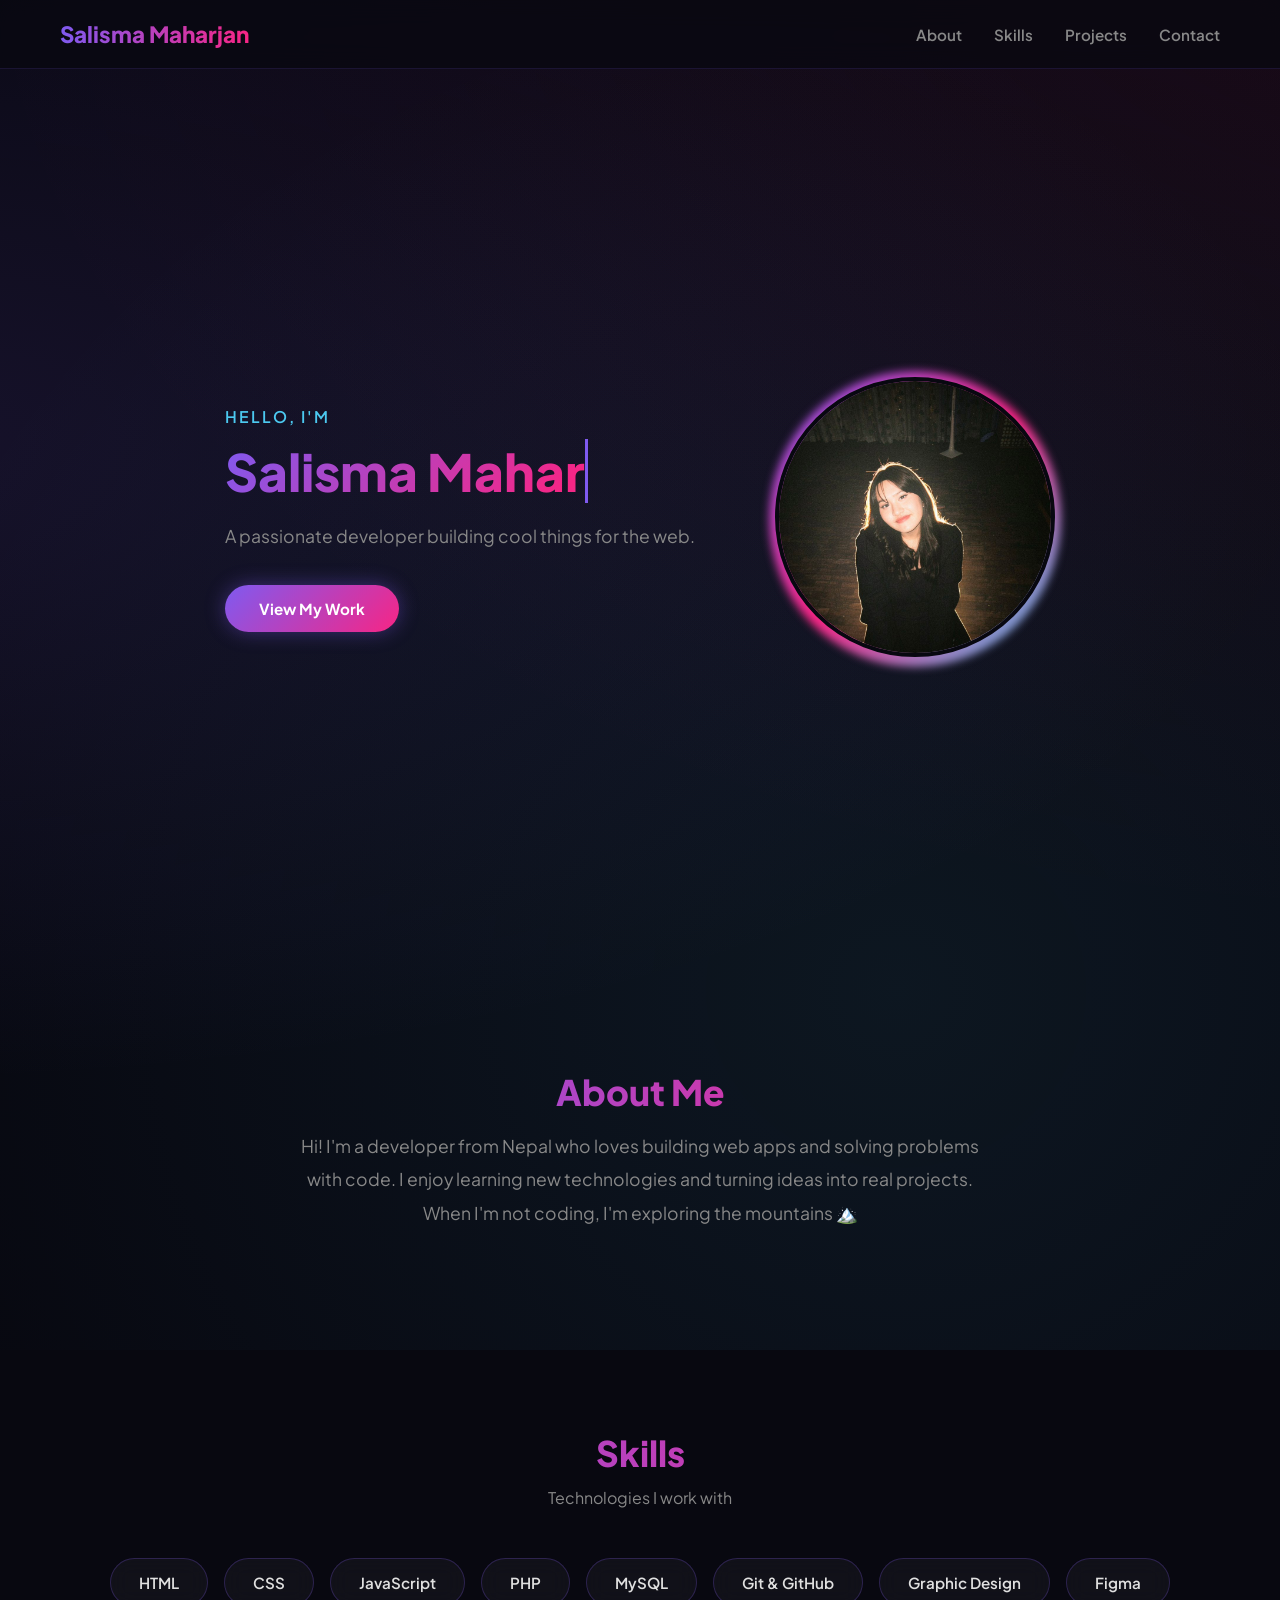
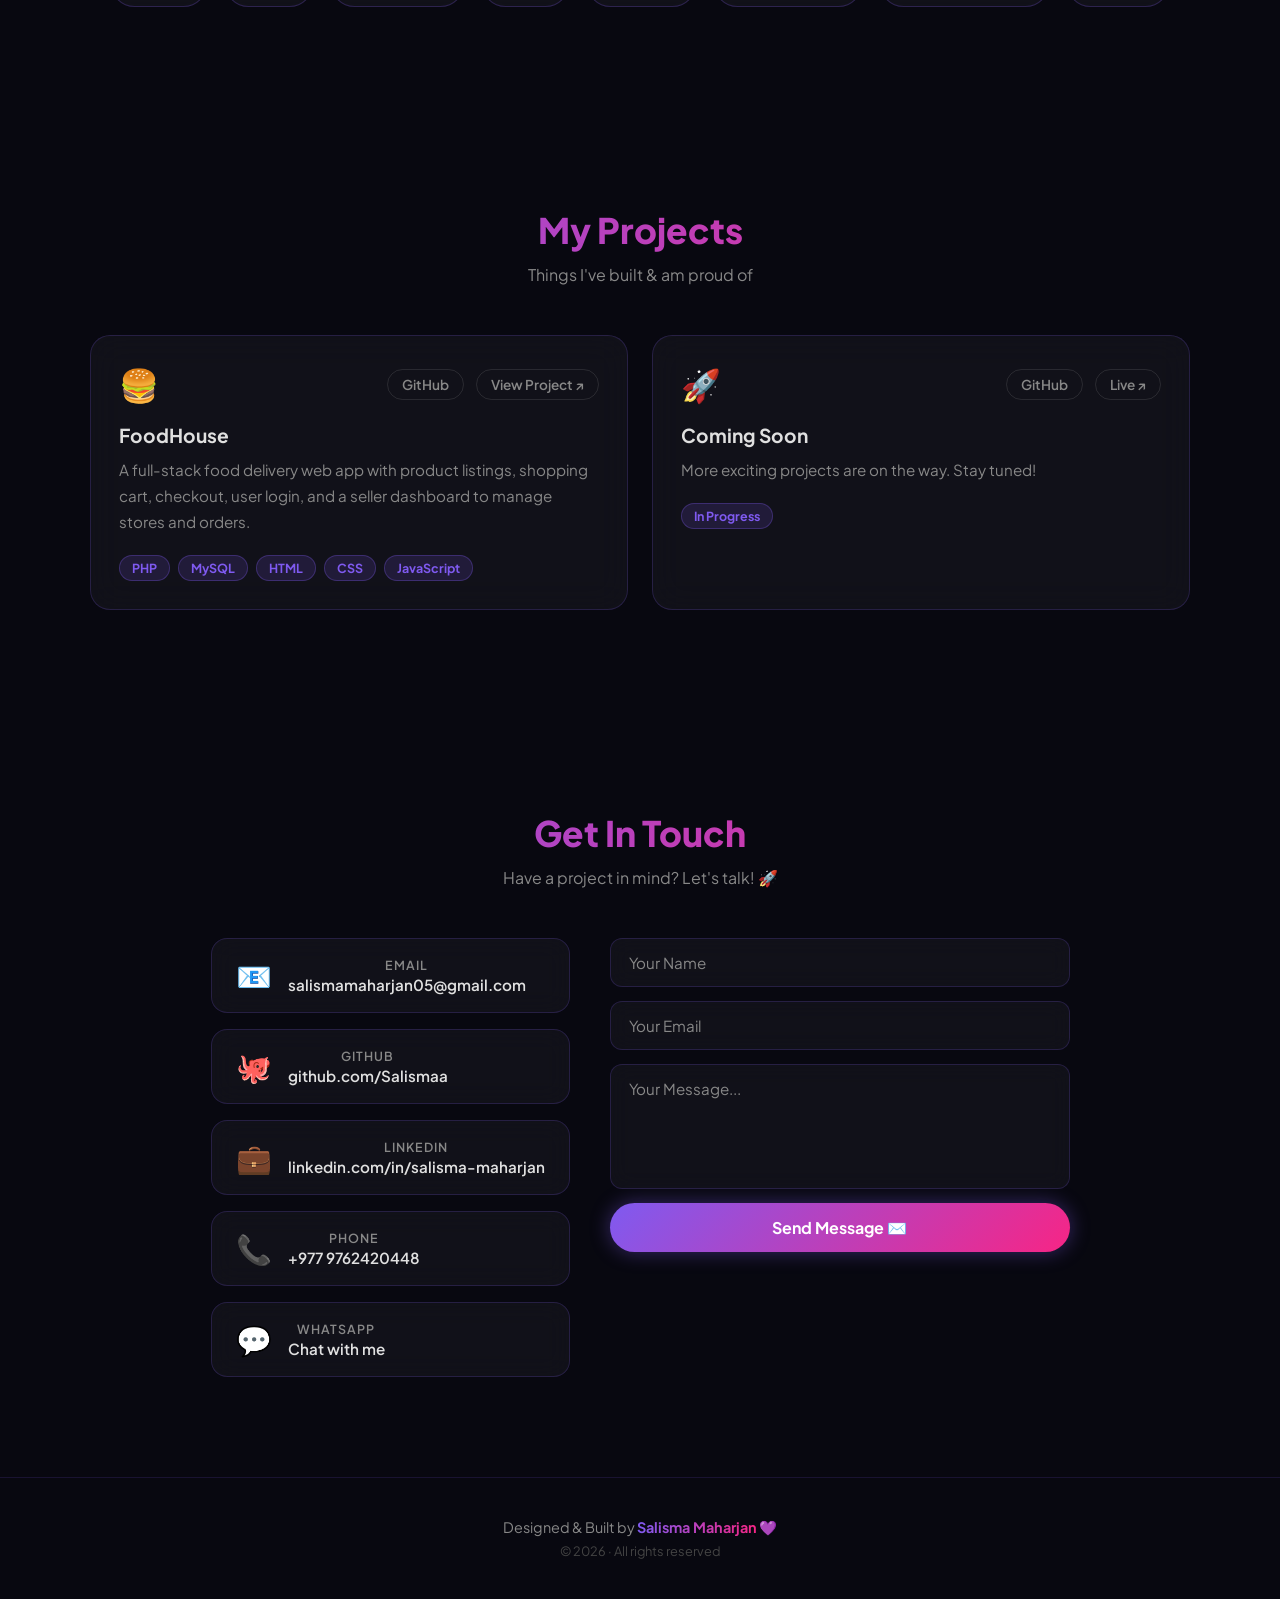
==== commit 368a5c9f: "Update index.html" ====
--- a/index.html
+++ b/index.html
@@ -71,7 +71,7 @@
             <span class="project-icon">🍔</span>
             <div class="project-links">
               <a href="https://github.com/Salismaa/foodhouse" target="_blank">GitHub</a>
-              <a href="#" target="_blank">Live ↗</a>
+              <a href="foodhouse.html" target="_blank">View Project ↗</a>
             </div>
           </div>
           <h3>FoodHouse</h3>
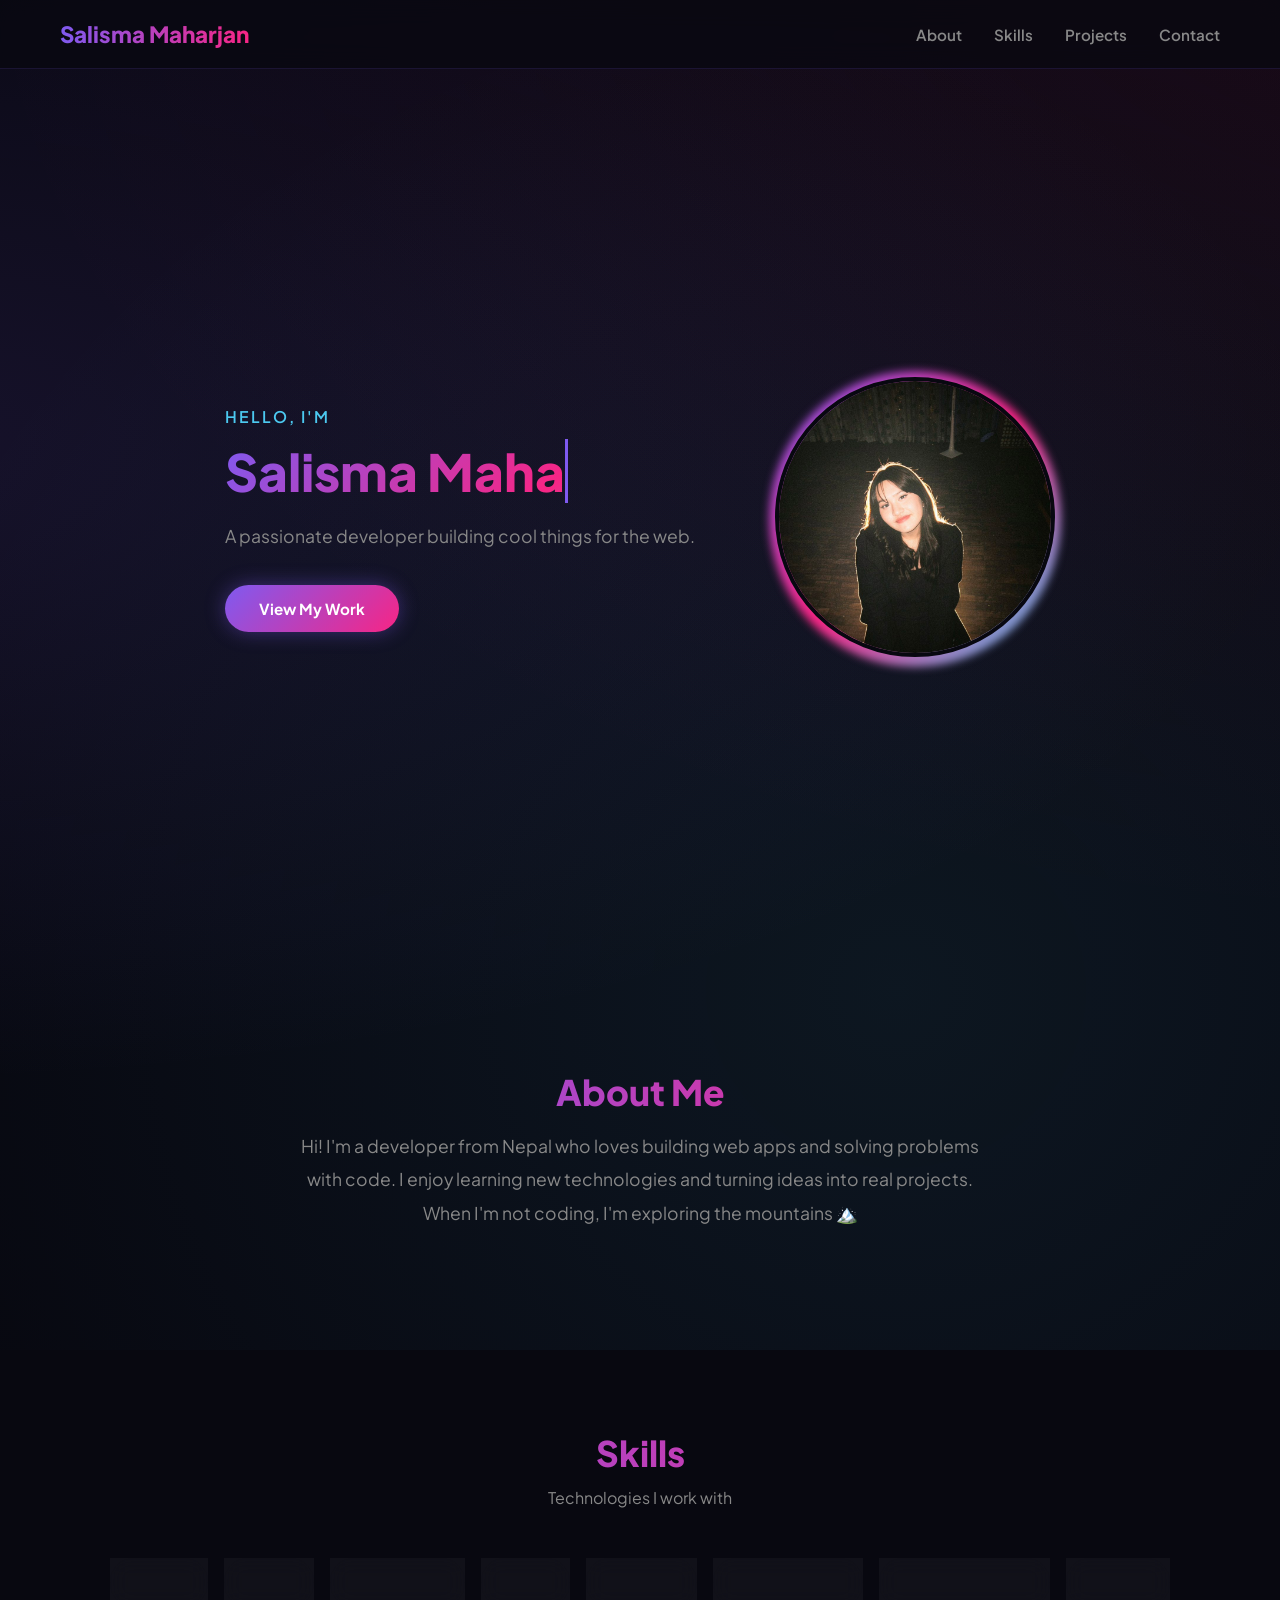
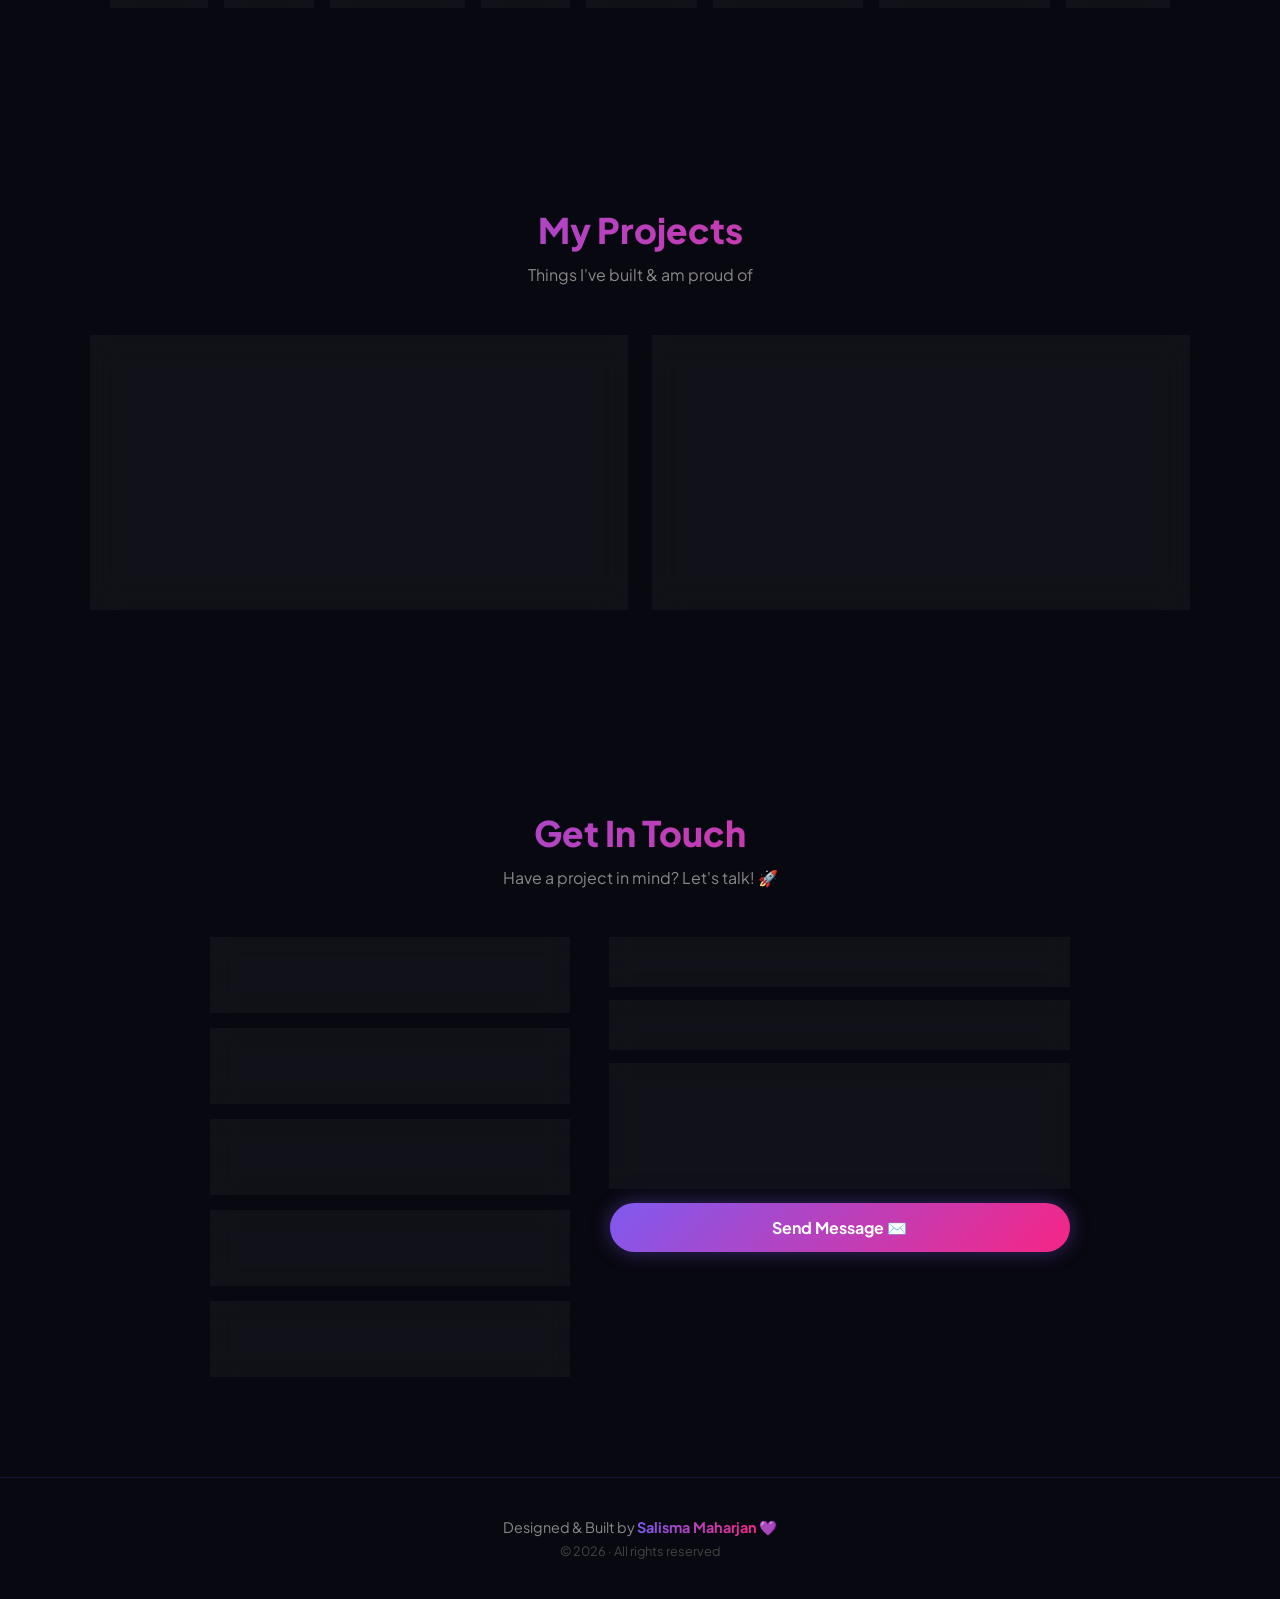
==== commit c3f5c065: "Final portfolio updated" ====
--- a/index.html
+++ b/index.html
@@ -166,4 +166,4 @@
 
     <script src="script.js"></script>
   </body>
-</html>
+</html>
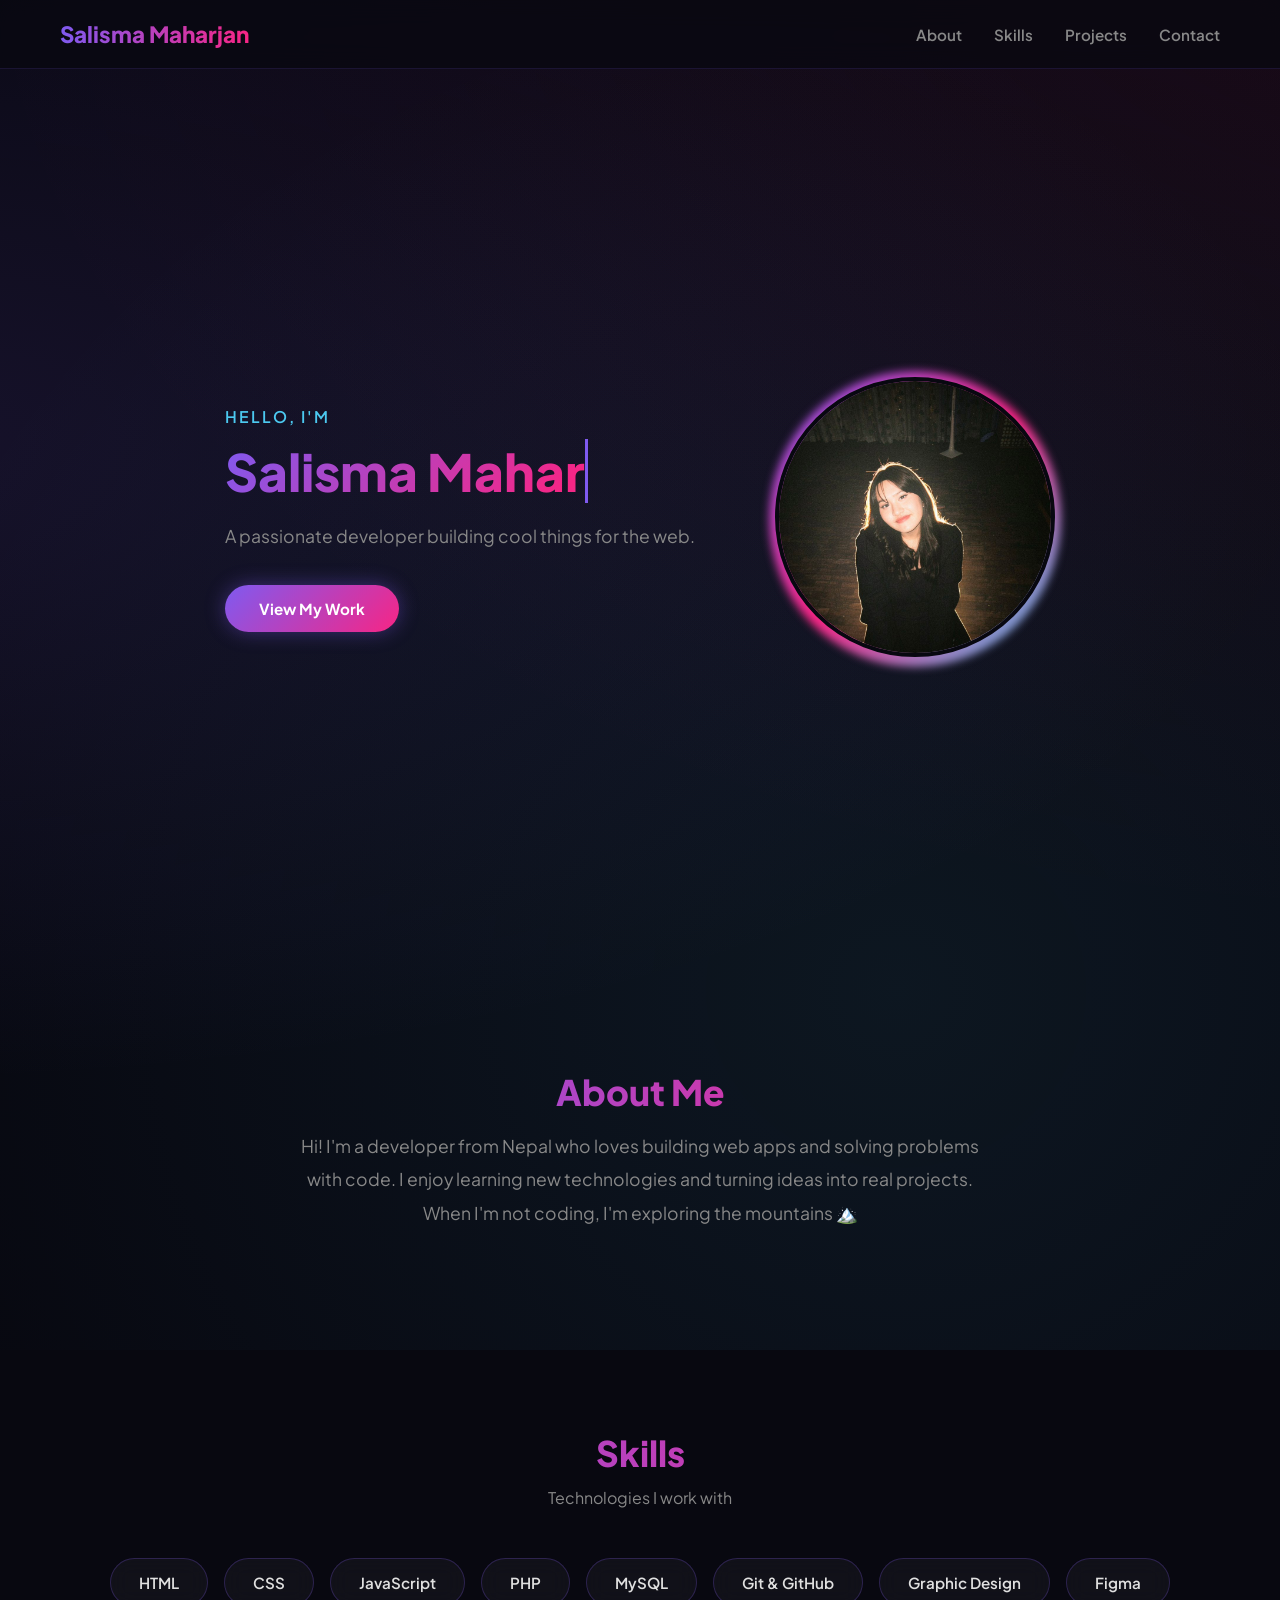
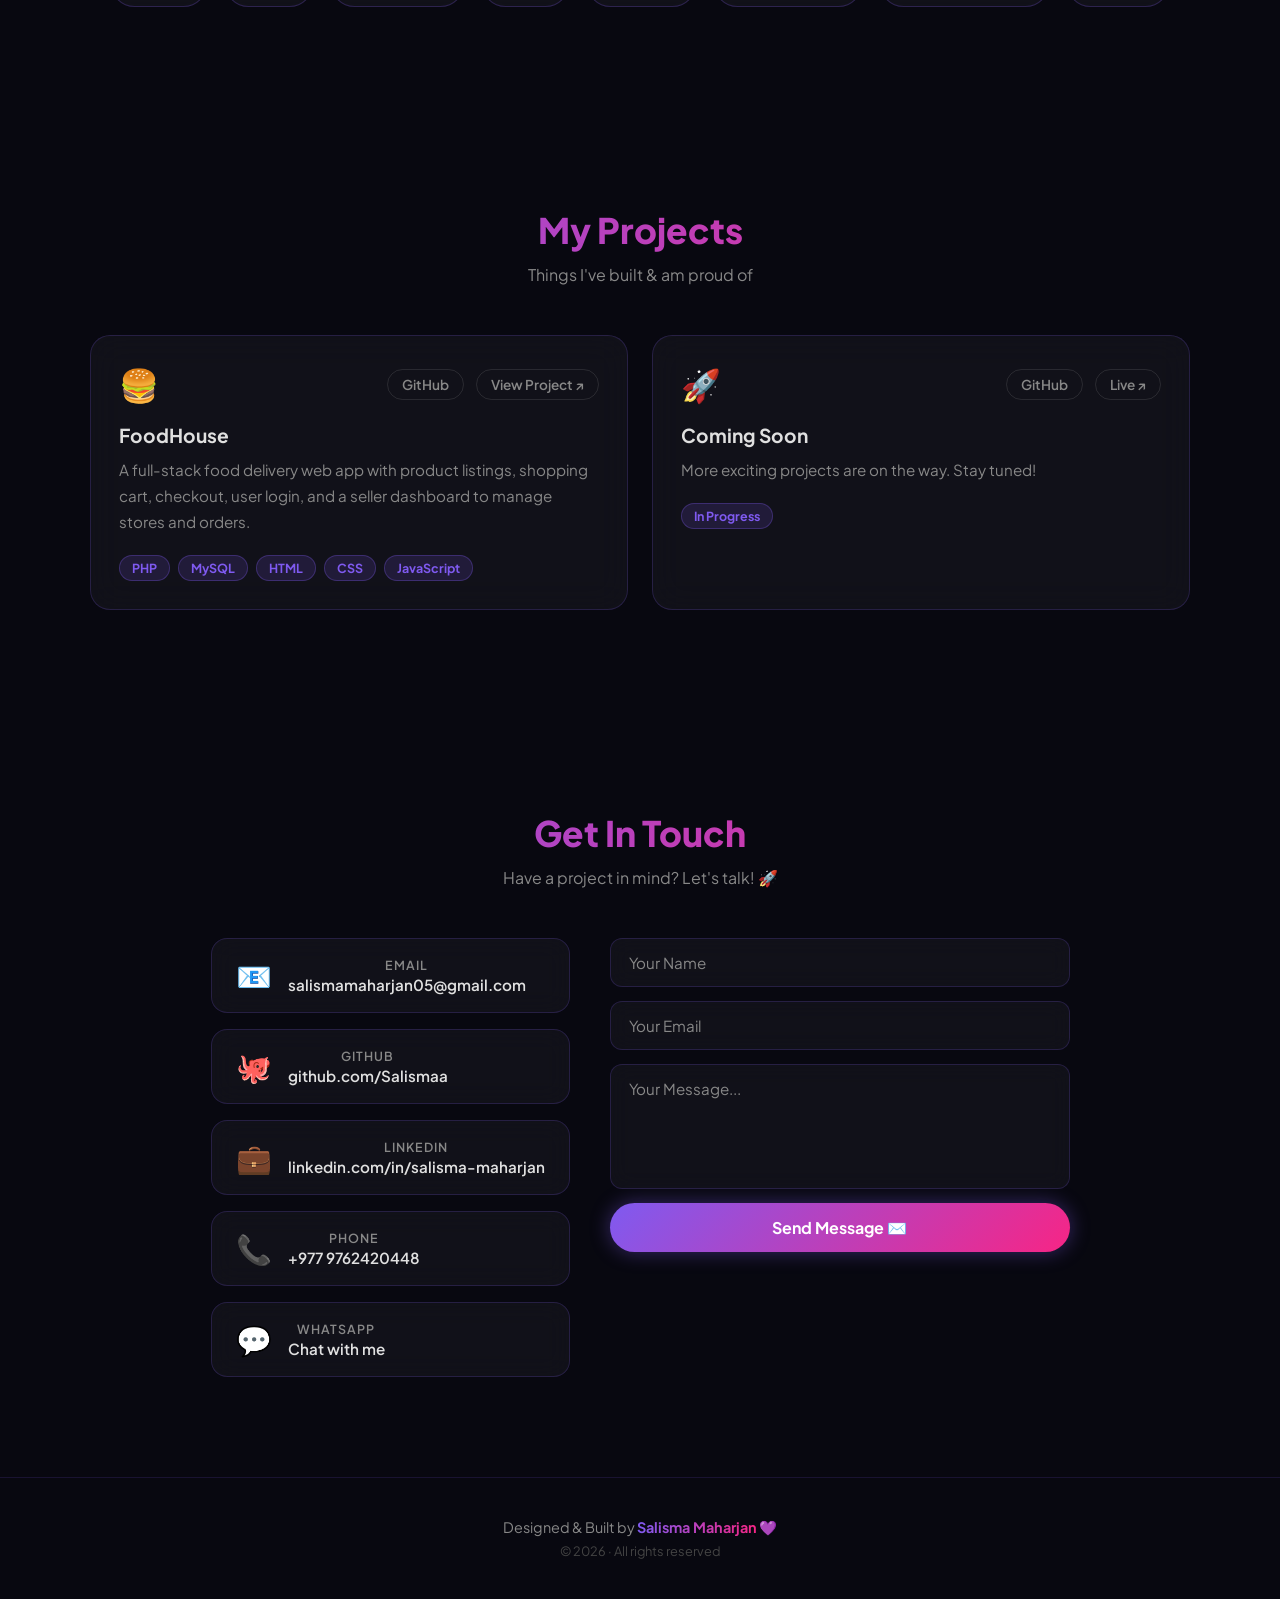
==== commit 65b00310: "Update portfolio title and contact form action" ====
--- a/index.html
+++ b/index.html
@@ -3,7 +3,7 @@
   <head>
     <meta charset="UTF-8" />
     <meta name="viewport" content="width=device-width, initial-scale=1.0"/>
-    <title>My Portfolio</title>
+    <title>Salisma Maharjan | Portfolio</title>
     <link rel="stylesheet" href="style.css" />
   </head>
   <body>
@@ -29,7 +29,7 @@
           <a href="#projects" class="btn">View My Work</a>
         </div>
         <div class="hero-image">
-          <img src="image.jpg" alt="Your Photo" class="profile-pic"/>
+          <img src="image.jpg" alt="Salisma Maharjan" class="profile-pic"/>
         </div>
       </div>
     </section>
@@ -148,10 +148,10 @@
           </a>
         </div>
 
-        <form class="contact-form" onsubmit="handleSubmit(event)">
-          <input type="text" placeholder="Your Name" required />
-          <input type="email" placeholder="Your Email" required />
-          <textarea rows="5" placeholder="Your Message..." required></textarea>
+        <form class="contact-form" action="https://formspree.io/f/mgobgevo" method="POST">
+          <input type="text" name="name" placeholder="Your Name" required />
+          <input type="email" name="email" placeholder="Your Email" required />
+          <textarea rows="5" name="message" placeholder="Your Message..." required></textarea>
           <button type="submit" class="btn">Send Message ✉️</button>
         </form>
 
@@ -166,4 +166,4 @@
 
     <script src="script.js"></script>
   </body>
-</html>+</html>
